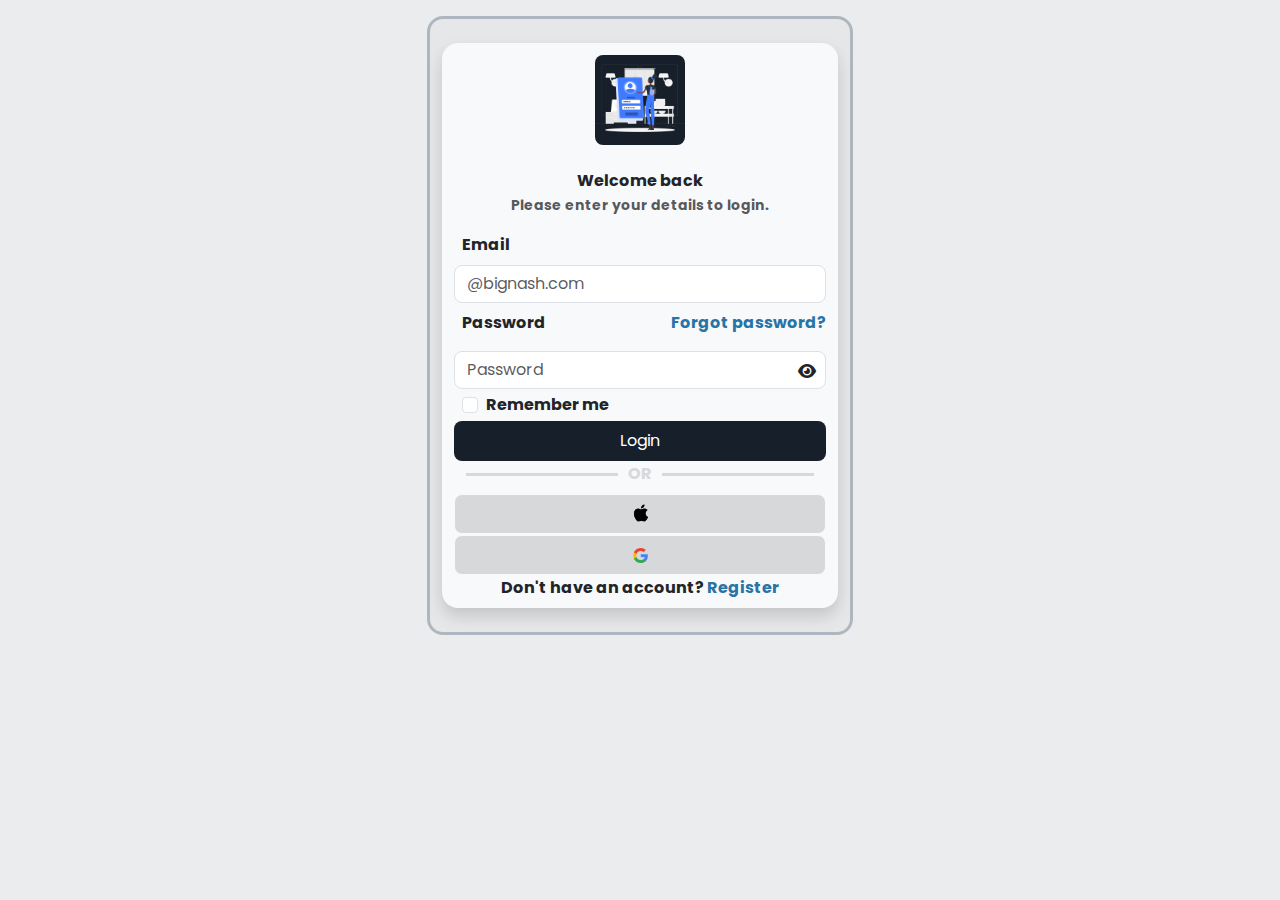
==== login.html @ 6dea789b "Add files via upload" ====
<!DOCTYPE html>
<html lang="en">
<head>  
    <meta charset="UTF-8">
    <meta name="viewport" content="width=device-width, initial-scale=1.0">
    <title>Bootstrap Login Form</title>
    <link rel="stylesheet" href="https://cdn.jsdelivr.net/npm/bootstrap@5.2.3/dist/css/bootstrap.min.css">
    <link rel="stylesheet" href="https://cdnjs.cloudflare.com/ajax/libs/font-awesome/6.0.0-beta3/css/all.min.css">  
    <link rel="stylesheet" href="styles.css">
</head>

<body style="background-color: #eaecee;">
    
    <div id="cont1" class="container py-4 mt-3 rounded-4 col-6 col-md-4">
        <div class="container bg-light rounded-4 shadow col-md-12 py-2">
            <div class="d-flex justify-content-center mt-1">
                <img src="images/Login.png" class="img-fluid rounded-3" style="background-color: #17202a;" alt="Login icon" width="90">
            </div>

            <div class="text-center mt-4">
                <p>
                    <span class="fw-bolder text-center">Welcome back</span><br> 
                    <span class="text-muted small fw-bold">Please enter your details to login.</span>
                </p>
            </div>
            
            <form action="">
                <label for="email" class="form-label mx-2 fw-bold">Email</label>
                <input type="email" placeholder="@bignash.com" class="form-control rounded-3" id="email" />

                <div class="d-flex justify-content-between">
                    <label for="password" class="form-label mx-2 mt-2 fw-bold">Password</label>


                    <p class="mt-2">
                        <a href="#" class="text-decoration-none fw-bold" style="color:#2874a6;">Forgot password?</a>
                    </p>
                </div>

                <div class="input-group">
                    <input type="password" placeholder="Password" class="form-control rounded-3" aria-label="Password" id="password" />
                    <i class="fas fa-eye eye-icon" id="togglePassword" aria-label="Toggle password visibility"></i> 
                </div>

                <div class="form-check mt-1 mx-2">
                    <input type="checkbox" class="form-check-input" id="formCheck">
                    <label for="formCheck" class="form-check-label fw-bold">Remember me</label>
                </div>

                <!-- Login button -->
                <div class="input-group mb-3 mt-1">
                    <button class="btn w-100 fs-6 rounded-3" style="background-color: #17202a; color: white;">Login</button>
                </div>

                <!-- Line under the login button -->
                <div class="container">  
                    <div class="line-container">  
                        <div class="line"></div>  
                        <div class="line-text" style="color: #d7d8da; font-weight: 700;">OR</div>  
                        <div class="line"></div>  
                    </div>  
                </div>   

                <div class="input-group mt-2">
                    <button class="btn btn-light w-100 rounded-3" style="background-color: #d7d8da;">
                        <img src="images/apple-logo.png" style="width:35px" alt="Apple logo">
                    </button>
                </div>

                <div class="input-group mt-3">
                    <button class="btn btn-light w-100 rounded-3" style="background-color: #d7d8da;">
                        <img src="images/google.png" style="width:15px" alt="Google logo">
                    </button>
                </div>

                <div class="text-center mt-3 fw-bold">
                    Don't have an account? 
                    <a href="register.html" class="text-decoration-none" style="color:#2874a6;">Register</a>
                </div>
            </form>
        </div>
    </div>

    <script src="script.js"></script>
    <script src="https://cdn.jsdelivr.net/npm/bootstrap@5.3.3/dist/js/bootstrap.bundle.min.js"></script>
</body>
</html>
---- styles.css ----
@import url('https://fonts.googleapis.com/css2?family=Poppins:wght@400;500&display=swap');

body{
    background-color: hsla(237, 91%, 29%, 0.763);
    font-family: 'Poppins', sans-serif;
}
.card{
    border-radius: 30px;
    background: linear-gradient(to top, #353cc1, #3b7be3)
}
.battery{
    position: absolute;
    top: 2px;
    right: 10%;
    z-index: 2;
}

.wifi {
    position: absolute;
    top: 2px;
    right: 17%;
    z-index: 2;
}

.signal {
    position: absolute;
    top: 2px;
    right: 22%;
    z-index: 2;
}

.wifi ,.battery, .signal{  
    filter: invert(1);
} 

.time{
    position: absolute;
    top: 10px;
    left: 30px;
    font-size: 9px;
}

.next-container{
    display: flex;
    gap: 1px;
    margin-left: 5px;
}

/* the next icons nevigation */

.next1{
    background-color: white;
    border: 1px solid white;
    height: 1px;
    width: 20px;
    border-radius: 15px;
}

.next2{
    background-color:rgba(255, 255, 255, 0.656);
    border: 1px solid white;
    height: 1px;
    width: 4px;
    border-radius: 15px;
}

.next3{
    background-color:rgba(255, 255, 255, 0.656);
    border: 1px solid white;
    height: 1px;
    width: 4px;
    border-radius: 15px;
}

.next11{
    background-color: white;
    border: 1px solid white;
    height: 1px;
    width: 4px;
    border-radius: 15px;
}

.next22{
    background-color:rgba(255, 255, 255, 0.656);
    border: 1px solid white;
    height: 1px;
    width: 20px;
    border-radius: 15px;
}

.next33{
    background-color:rgba(255, 255, 255, 0.656);
    border: 1px solid white;
    height: 1px;
    width: 4px;
    border-radius: 15px;
}
.next111{
    background-color: white;
    border: 1px solid white;
    height: 1px;
    width: 4px;
    border-radius: 15px;
}

.next222{
    background-color:rgba(255, 255, 255, 0.656);
    border: 1px solid white;
    height: 1px;
    width: 4px;
    border-radius: 15px;
}

.next333{
    background-color:rgba(255, 255, 255, 0.656);
    border: 1px solid white;
    height: 1px;
    width: 20px;
    border-radius: 15px;
}

.skip{
    font-size: 10px;
    position: absolute;
    top: 36px;
    right: 16px; 
}
 /* heading and descriptions */
#heading1{
    font-size: 20px;
}

#paragraph1{
font-size: 14px;
}

span{
    font-weight: bolder;
}

.btn{
    padding: 7px;
    margin-bottom: -15px;
}

/* slide up to go home button */

.home-container{
  display: flex;
  justify-content: center;
  align-items: center;
  margin-top: 40px;
  margin-bottom: -44px;
}

#page3-login{
    margin-bottom: -10px;
}

.home{
    background-color: white;
    border: 1px solid white;
    height: 3px;
    width: 80px;
    border-radius: 20px;
}

/* for the login form */

#cont1{
    background-color: #e5e7e9 ;
    border: 3px solid #aeb6bf ;
}

.eye-icon {  
    cursor: pointer;  
    position: absolute;  
    right: 10px;  
    top: 52%;  
    transform: translateY(-50%);  
    z-index: 2;  
}  
.input-group {   
    position: relative;   
}

.line-container {  
    display: flex;  
    align-items: center;  
    text-align: center;
}  
.line {  
  flex-grow: 1;
border-top: 3px solid #d7d8da;  
}  
.line-text { 
    padding: 0 10px;  
}  


/* for the registration */


.box-area{
    width: 930px;
}

/*------------ Right box ------------*/

.right-box{
    padding: 40px 30px 40px 40px;
}

/*------------ Custom Placeholder ------------*/

::placeholder{
    font-size: 16px;
}

.rounded-4{
    border-radius: 20px;
}
.rounded-5{
    border-radius: 30px;
}


/*------------ For small screens------------*/

@media only screen and (max-width: 768px){
    #reg{
      margin-top: 3%;
    }
 }

@media only screen and (max-width: 768px){
    

     .box-area{
        margin: 0 5px;

     }
     .left-box{
        height: 100px;
        overflow: hidden;
     }
     .right-box{
        padding: 20px;
     }

}
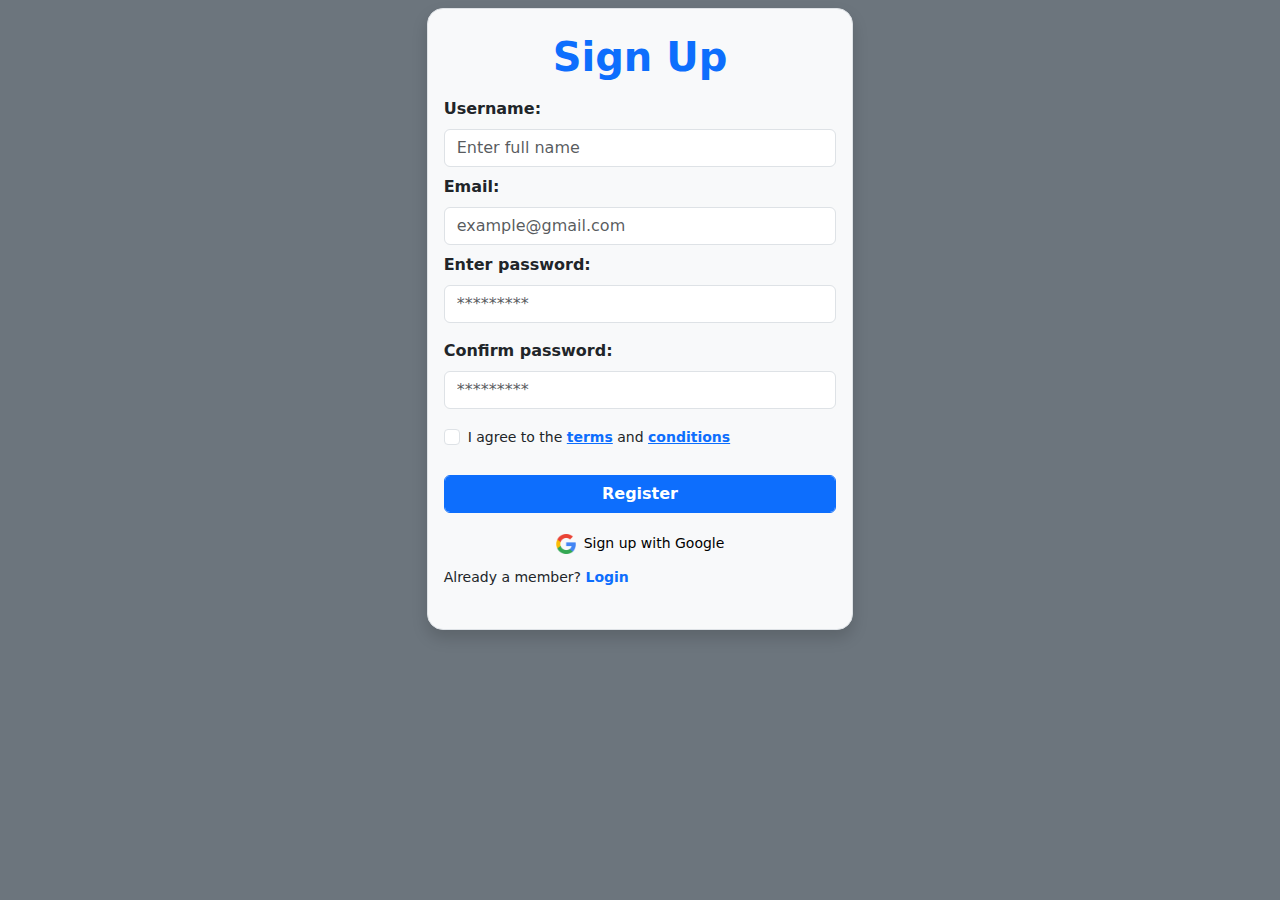
==== commit 32046174: "Update login.html" ====
--- a/login.html
+++ b/login.html
@@ -1,88 +1,80 @@
 <!DOCTYPE html>
 <html lang="en">
-<head>  
-    <meta charset="UTF-8">
-    <meta name="viewport" content="width=device-width, initial-scale=1.0">
-    <title>Bootstrap Login Form</title>
-    <link rel="stylesheet" href="https://cdn.jsdelivr.net/npm/bootstrap@5.2.3/dist/css/bootstrap.min.css">
-    <link rel="stylesheet" href="https://cdnjs.cloudflare.com/ajax/libs/font-awesome/6.0.0-beta3/css/all.min.css">  
+  <head>
+    <meta charset="UTF-8" />
+    <meta name="viewport" content="width=device-width, initial-scale=1.0" />
+
+    <title>Register | Big Nash Tech</title>
     <link rel="stylesheet" href="styles.css">
-</head>
 
-<body style="background-color: #eaecee;">
+    <link
+      href="https://cdn.jsdelivr.net/npm/bootstrap@5.3.3/dist/css/bootstrap.min.css"
+      rel="stylesheet"
+    />
+
+    <style>
     
-    <div id="cont1" class="container py-4 mt-3 rounded-4 col-6 col-md-4">
-        <div class="container bg-light rounded-4 shadow col-md-12 py-2">
-            <div class="d-flex justify-content-center mt-1">
-                <img src="images/Login.png" class="img-fluid rounded-3" style="background-color: #17202a;" alt="Login icon" width="90">
-            </div>
-
-            <div class="text-center mt-4">
-                <p>
-                    <span class="fw-bolder text-center">Welcome back</span><br> 
-                    <span class="text-muted small fw-bold">Please enter your details to login.</span>
-                </p>
-            </div>
-            
-            <form action="">
-                <label for="email" class="form-label mx-2 fw-bold">Email</label>
-                <input type="email" placeholder="@bignash.com" class="form-control rounded-3" id="email" />
-
-                <div class="d-flex justify-content-between">
-                    <label for="password" class="form-label mx-2 mt-2 fw-bold">Password</label>
+    body{
+        background: #ececec;
+    }
+ 
+  </style>
 
 
-                    <p class="mt-2">
-                        <a href="#" class="text-decoration-none fw-bold" style="color:#2874a6;">Forgot password?</a>
-                    </p>
-                </div>
+  </head>
 
-                <div class="input-group">
-                    <input type="password" placeholder="Password" class="form-control rounded-3" aria-label="Password" id="password" />
-                    <i class="fas fa-eye eye-icon" id="togglePassword" aria-label="Toggle password visibility"></i> 
-                </div>
+  <body class="bg-secondary">
+    <div id="reg">
+      <div class="container  border mt-2 py-4 px-3 col-11 col-md-4 bg-light rounded-4 shadow">
 
-                <div class="form-check mt-1 mx-2">
-                    <input type="checkbox" class="form-check-input" id="formCheck">
-                    <label for="formCheck" class="form-check-label fw-bold">Remember me</label>
-                </div>
+        <h1 class="text-center fw-bolder text-primary">Sign Up</h1>
 
-                <!-- Login button -->
-                <div class="input-group mb-3 mt-1">
-                    <button class="btn w-100 fs-6 rounded-3" style="background-color: #17202a; color: white;">Login</button>
-                </div>
+        <form action="">
+          <label for="name" class="form-label mt-2 fw-bold">Username:</label>
 
-                <!-- Line under the login button -->
-                <div class="container">  
-                    <div class="line-container">  
-                        <div class="line"></div>  
-                        <div class="line-text" style="color: #d7d8da; font-weight: 700;">OR</div>  
-                        <div class="line"></div>  
-                    </div>  
-                </div>   
+          <input type="text" placeholder="Enter full name" class="form-control" id="name"/>
 
-                <div class="input-group mt-2">
-                    <button class="btn btn-light w-100 rounded-3" style="background-color: #d7d8da;">
-                        <img src="images/apple-logo.png" style="width:35px" alt="Apple logo">
-                    </button>
-                </div>
+          <label for="email" class="form-label mt-2 fw-bold">Email:</label>
 
-                <div class="input-group mt-3">
-                    <button class="btn btn-light w-100 rounded-3" style="background-color: #d7d8da;">
-                        <img src="images/google.png" style="width:15px" alt="Google logo">
-                    </button>
-                </div>
+          <input type="email" placeholder="example@gmail.com"  class="form-control" id="email"/>
 
-                <div class="text-center mt-3 fw-bold">
-                    Don't have an account? 
-                    <a href="register.html" class="text-decoration-none" style="color:#2874a6;">Register</a>
-                </div>
-            </form>
+          <label for="password1" class="form-label mt-2 fw-bold">Enter password:</label>
+
+          <input
+            type="password"
+            placeholder="*********"
+            class="form-control" id="password1"
+          />
+
+          <label for="password2" class="form-label mt-3 fw-bold">Confirm password:</label>
+
+          <input
+            type="password"
+            placeholder="*********"
+            class="form-control" id="password2"
+          />
+
+          <div class="form-check mt-3">
+
+            <input type="checkbox" class="form-check-input" id="formCheck">
+
+            <label for="formCheck" class="form-check-label"><small>I agree to the <a href="#" class="fw-bold">terms</a> and <a href="#" class="fw-bold">conditions</a></small></label>
+
         </div>
-    </div>
 
-    <script src="script.js"></script>
+          <button class="btn fw-bolder btn-primary form-control mt-4">Register</button>
+
+          <div class="input-group mt-4">
+            <button class="btn btn-lg btn-light w-100 fs-6"><img src="images/google.png" style="width:20px" class="me-2"><small>Sign up with Google</small></button>
+        </div>
+
+          <p class="mt-3">
+           <small> Already a member?
+            <a href="login.html" class="text-decoration-none fw-bolder">Login</a></small>
+          </p>
+        </form>
+      </div>
+   </div>
     <script src="https://cdn.jsdelivr.net/npm/bootstrap@5.3.3/dist/js/bootstrap.bundle.min.js"></script>
-</body>
+  </body>
 </html>
-
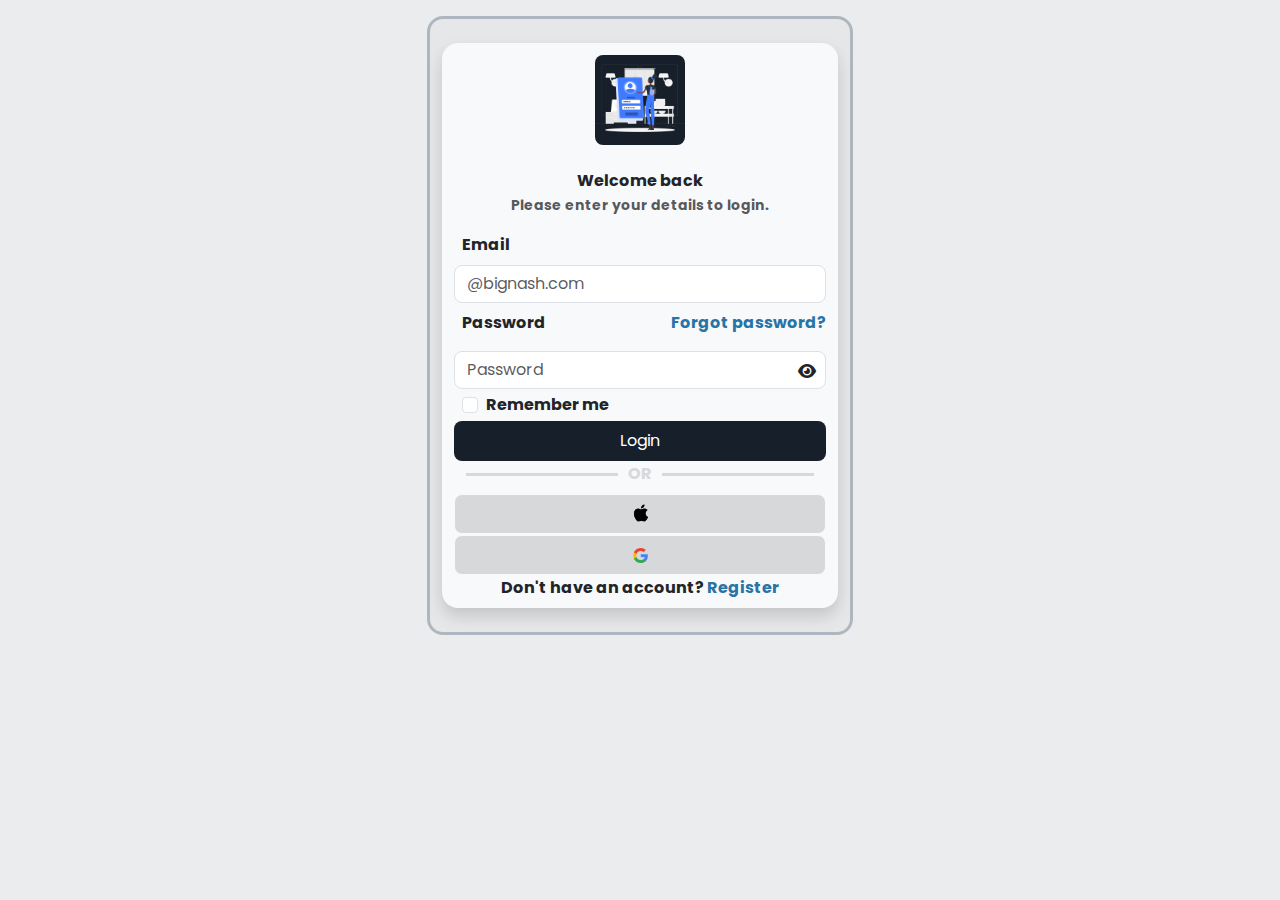
==== commit 8d5263ff: "Update login.html" ====
--- a/login.html
+++ b/login.html
@@ -1,80 +1,88 @@
 <!DOCTYPE html>
 <html lang="en">
-  <head>
-    <meta charset="UTF-8" />
-    <meta name="viewport" content="width=device-width, initial-scale=1.0" />
+<head>  
+    <meta charset="UTF-8">
+    <meta name="viewport" content="width=device-width, initial-scale=1.0">
+    <title>Login | Big Nash Tech</title>
+    <link rel="stylesheet" href="https://cdn.jsdelivr.net/npm/bootstrap@5.2.3/dist/css/bootstrap.min.css">
+    <link rel="stylesheet" href="https://cdnjs.cloudflare.com/ajax/libs/font-awesome/6.0.0-beta3/css/all.min.css">  
+    <link rel="stylesheet" href="styles.css">
+</head>
 
-    <title>Register | Big Nash Tech</title>
-    <link rel="stylesheet" href="styles.css">
+<body style="background-color: #eaecee;">
+    
+    <div id="cont1" class="container py-4 mt-3 rounded-4 col-11 col-md-4">
+        <div class="container bg-light rounded-4 shadow col-md-12 py-2">
+            <div class="d-flex justify-content-center mt-1">
+                <img src="images/Login.png" class="img-fluid rounded-3" style="background-color: #17202a;" alt="Login icon" width="90">
+            </div>
 
-    <link
-      href="https://cdn.jsdelivr.net/npm/bootstrap@5.3.3/dist/css/bootstrap.min.css"
-      rel="stylesheet"
-    />
+            <div class="text-center mt-4">
+                <p>
+                    <span class="fw-bolder text-center">Welcome back</span><br> 
+                    <span class="text-muted small fw-bold">Please enter your details to login.</span>
+                </p>
+            </div>
+            
+            <form action="">
+                <label for="email" class="form-label mx-2 fw-bold">Email</label>
+                <input type="email" placeholder="@bignash.com" class="form-control rounded-3" id="email" />
 
-    <style>
-    
-    body{
-        background: #ececec;
-    }
- 
-  </style>
+                <div class="d-flex justify-content-between">
+                    <label for="password" class="form-label mx-2 mt-2 fw-bold">Password</label>
 
 
-  </head>
+                    <p class="mt-2">
+                        <a href="#" class="text-decoration-none fw-bold" style="color:#2874a6;">Forgot password?</a>
+                    </p>
+                </div>
 
-  <body class="bg-secondary">
-    <div id="reg">
-      <div class="container  border mt-2 py-4 px-3 col-11 col-md-4 bg-light rounded-4 shadow">
+                <div class="input-group">
+                    <input type="password" placeholder="Password" class="form-control rounded-3" aria-label="Password" id="password" />
+                    <i class="fas fa-eye eye-icon" id="togglePassword" aria-label="Toggle password visibility"></i> 
+                </div>
 
-        <h1 class="text-center fw-bolder text-primary">Sign Up</h1>
+                <div class="form-check mt-1 mx-2">
+                    <input type="checkbox" class="form-check-input" id="formCheck">
+                    <label for="formCheck" class="form-check-label fw-bold">Remember me</label>
+                </div>
 
-        <form action="">
-          <label for="name" class="form-label mt-2 fw-bold">Username:</label>
+                <!-- Login button -->
+                <div class="input-group mb-3 mt-1">
+                    <button class="btn w-100 fs-6 rounded-3" style="background-color: #17202a; color: white;">Login</button>
+                </div>
 
-          <input type="text" placeholder="Enter full name" class="form-control" id="name"/>
+                <!-- Line under the login button -->
+                <div class="container">  
+                    <div class="line-container">  
+                        <div class="line"></div>  
+                        <div class="line-text" style="color: #d7d8da; font-weight: 700;">OR</div>  
+                        <div class="line"></div>  
+                    </div>  
+                </div>   
 
-          <label for="email" class="form-label mt-2 fw-bold">Email:</label>
+                <div class="input-group mt-2">
+                    <button class="btn btn-light w-100 rounded-3" style="background-color: #d7d8da;">
+                        <img src="images/apple-logo.png" style="width:35px" alt="Apple logo">
+                    </button>
+                </div>
 
-          <input type="email" placeholder="example@gmail.com"  class="form-control" id="email"/>
+                <div class="input-group mt-3">
+                    <button class="btn btn-light w-100 rounded-3" style="background-color: #d7d8da;">
+                        <img src="images/google.png" style="width:15px" alt="Google logo">
+                    </button>
+                </div>
 
-          <label for="password1" class="form-label mt-2 fw-bold">Enter password:</label>
+                <div class="text-center mt-3 fw-bold">
+                    Don't have an account? 
+                    <a href="register.html" class="text-decoration-none" style="color:#2874a6;">Register</a>
+                </div>
+            </form>
+        </div>
+    </div>
 
-          <input
-            type="password"
-            placeholder="*********"
-            class="form-control" id="password1"
-          />
+    <script src="script.js"></script>
+    <script src="https://cdn.jsdelivr.net/npm/bootstrap@5.3.3/dist/js/bootstrap.bundle.min.js"></script>
+</body>
+</html>
 
-          <label for="password2" class="form-label mt-3 fw-bold">Confirm password:</label>
-
-          <input
-            type="password"
-            placeholder="*********"
-            class="form-control" id="password2"
-          />
-
-          <div class="form-check mt-3">
-
-            <input type="checkbox" class="form-check-input" id="formCheck">
-
-            <label for="formCheck" class="form-check-label"><small>I agree to the <a href="#" class="fw-bold">terms</a> and <a href="#" class="fw-bold">conditions</a></small></label>
-
-        </div>
-
-          <button class="btn fw-bolder btn-primary form-control mt-4">Register</button>
-
-          <div class="input-group mt-4">
-            <button class="btn btn-lg btn-light w-100 fs-6"><img src="images/google.png" style="width:20px" class="me-2"><small>Sign up with Google</small></button>
-        </div>
-
-          <p class="mt-3">
-           <small> Already a member?
-            <a href="login.html" class="text-decoration-none fw-bolder">Login</a></small>
-          </p>
-        </form>
-      </div>
-   </div>
-    <script src="https://cdn.jsdelivr.net/npm/bootstrap@5.3.3/dist/js/bootstrap.bundle.min.js"></script>
-  </body>
-</html>
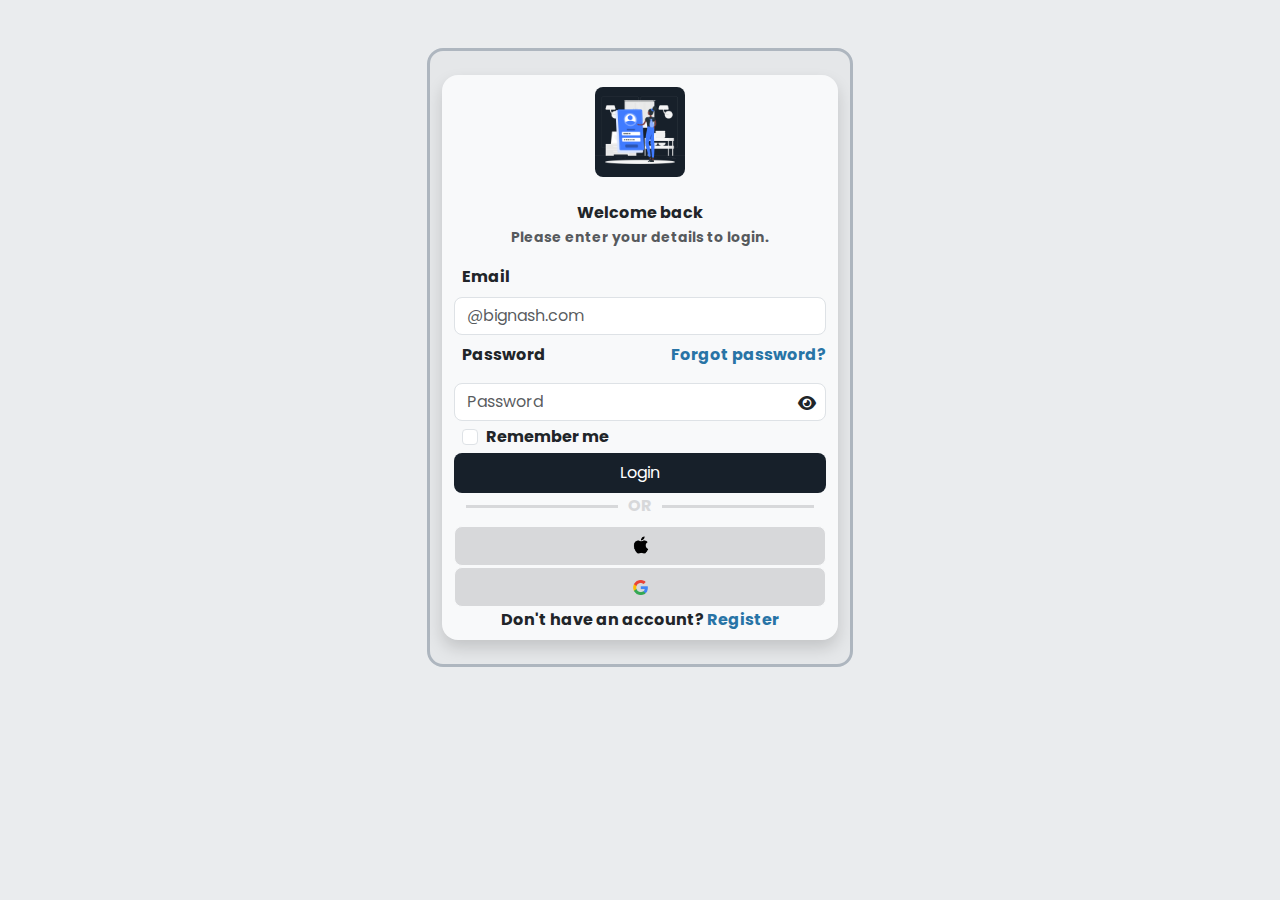
==== commit c4669639: "Update login.html" ====
--- a/login.html
+++ b/login.html
@@ -11,8 +11,10 @@
 
 <body style="background-color: #eaecee;">
     
-    <div id="cont1" class="container py-4 mt-3 rounded-4 col-11 col-md-4">
+    <div id="cont1" class="container py-4 mt-5 rounded-4 col-11 col-md-4">
+        
         <div class="container bg-light rounded-4 shadow col-md-12 py-2">
+            
             <div class="d-flex justify-content-center mt-1">
                 <img src="images/Login.png" class="img-fluid rounded-3" style="background-color: #17202a;" alt="Login icon" width="90">
             </div>
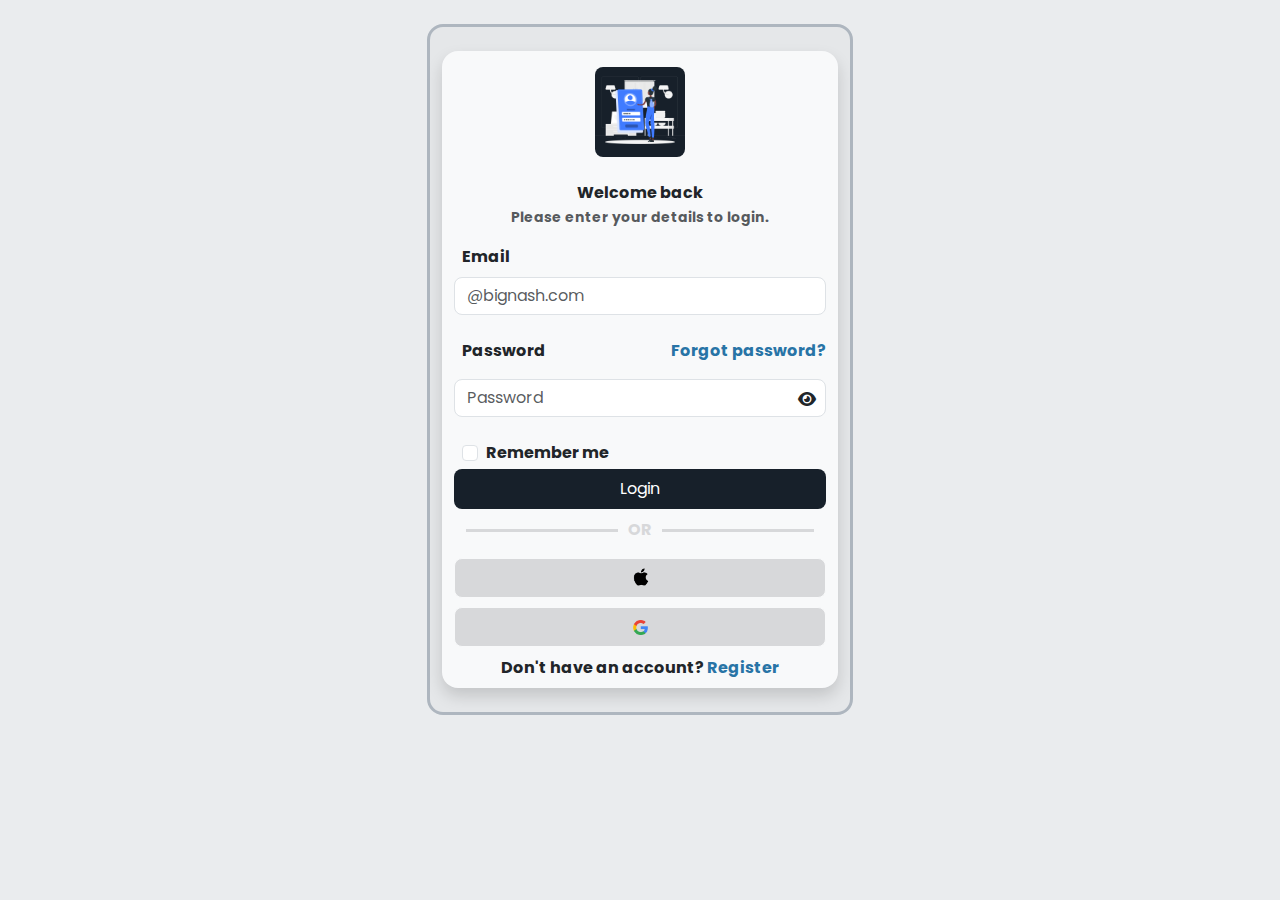
==== commit ebef49b7: "Update login.html" ====
--- a/login.html
+++ b/login.html
@@ -11,11 +11,11 @@
 
 <body style="background-color: #eaecee;">
     
-    <div id="cont1" class="container py-4 mt-5 rounded-4 col-11 col-md-4">
-        
+    <div id="cont1" class="container py-4 mt-4 rounded-4 col-11 col-md-4">
+
         <div class="container bg-light rounded-4 shadow col-md-12 py-2">
-            
-            <div class="d-flex justify-content-center mt-1">
+
+            <div class="d-flex justify-content-center mt-2">
                 <img src="images/Login.png" class="img-fluid rounded-3" style="background-color: #17202a;" alt="Login icon" width="90">
             </div>
 
@@ -31,10 +31,10 @@
                 <input type="email" placeholder="@bignash.com" class="form-control rounded-3" id="email" />
 
                 <div class="d-flex justify-content-between">
-                    <label for="password" class="form-label mx-2 mt-2 fw-bold">Password</label>
+                    <label for="password" class="form-label mx-2 mt-4 fw-bold">Password</label>
 
 
-                    <p class="mt-2">
+                    <p class="mt-4">
                         <a href="#" class="text-decoration-none fw-bold" style="color:#2874a6;">Forgot password?</a>
                     </p>
                 </div>
@@ -44,13 +44,13 @@
                     <i class="fas fa-eye eye-icon" id="togglePassword" aria-label="Toggle password visibility"></i> 
                 </div>
 
-                <div class="form-check mt-1 mx-2">
+                <div class="form-check mt-4 mx-2">
                     <input type="checkbox" class="form-check-input" id="formCheck">
                     <label for="formCheck" class="form-check-label fw-bold">Remember me</label>
                 </div>
 
                 <!-- Login button -->
-                <div class="input-group mb-3 mt-1">
+                <div class="input-group mb-4 mt-1">
                     <button class="btn w-100 fs-6 rounded-3" style="background-color: #17202a; color: white;">Login</button>
                 </div>
 
@@ -63,19 +63,19 @@
                     </div>  
                 </div>   
 
-                <div class="input-group mt-2">
+                <div class="input-group mt-3">
                     <button class="btn btn-light w-100 rounded-3" style="background-color: #d7d8da;">
                         <img src="images/apple-logo.png" style="width:35px" alt="Apple logo">
                     </button>
                 </div>
 
-                <div class="input-group mt-3">
+                <div class="input-group mt-4">
                     <button class="btn btn-light w-100 rounded-3" style="background-color: #d7d8da;">
                         <img src="images/google.png" style="width:15px" alt="Google logo">
                     </button>
                 </div>
 
-                <div class="text-center mt-3 fw-bold">
+                <div class="text-center mt-4 fw-bold">
                     Don't have an account? 
                     <a href="register.html" class="text-decoration-none" style="color:#2874a6;">Register</a>
                 </div>
